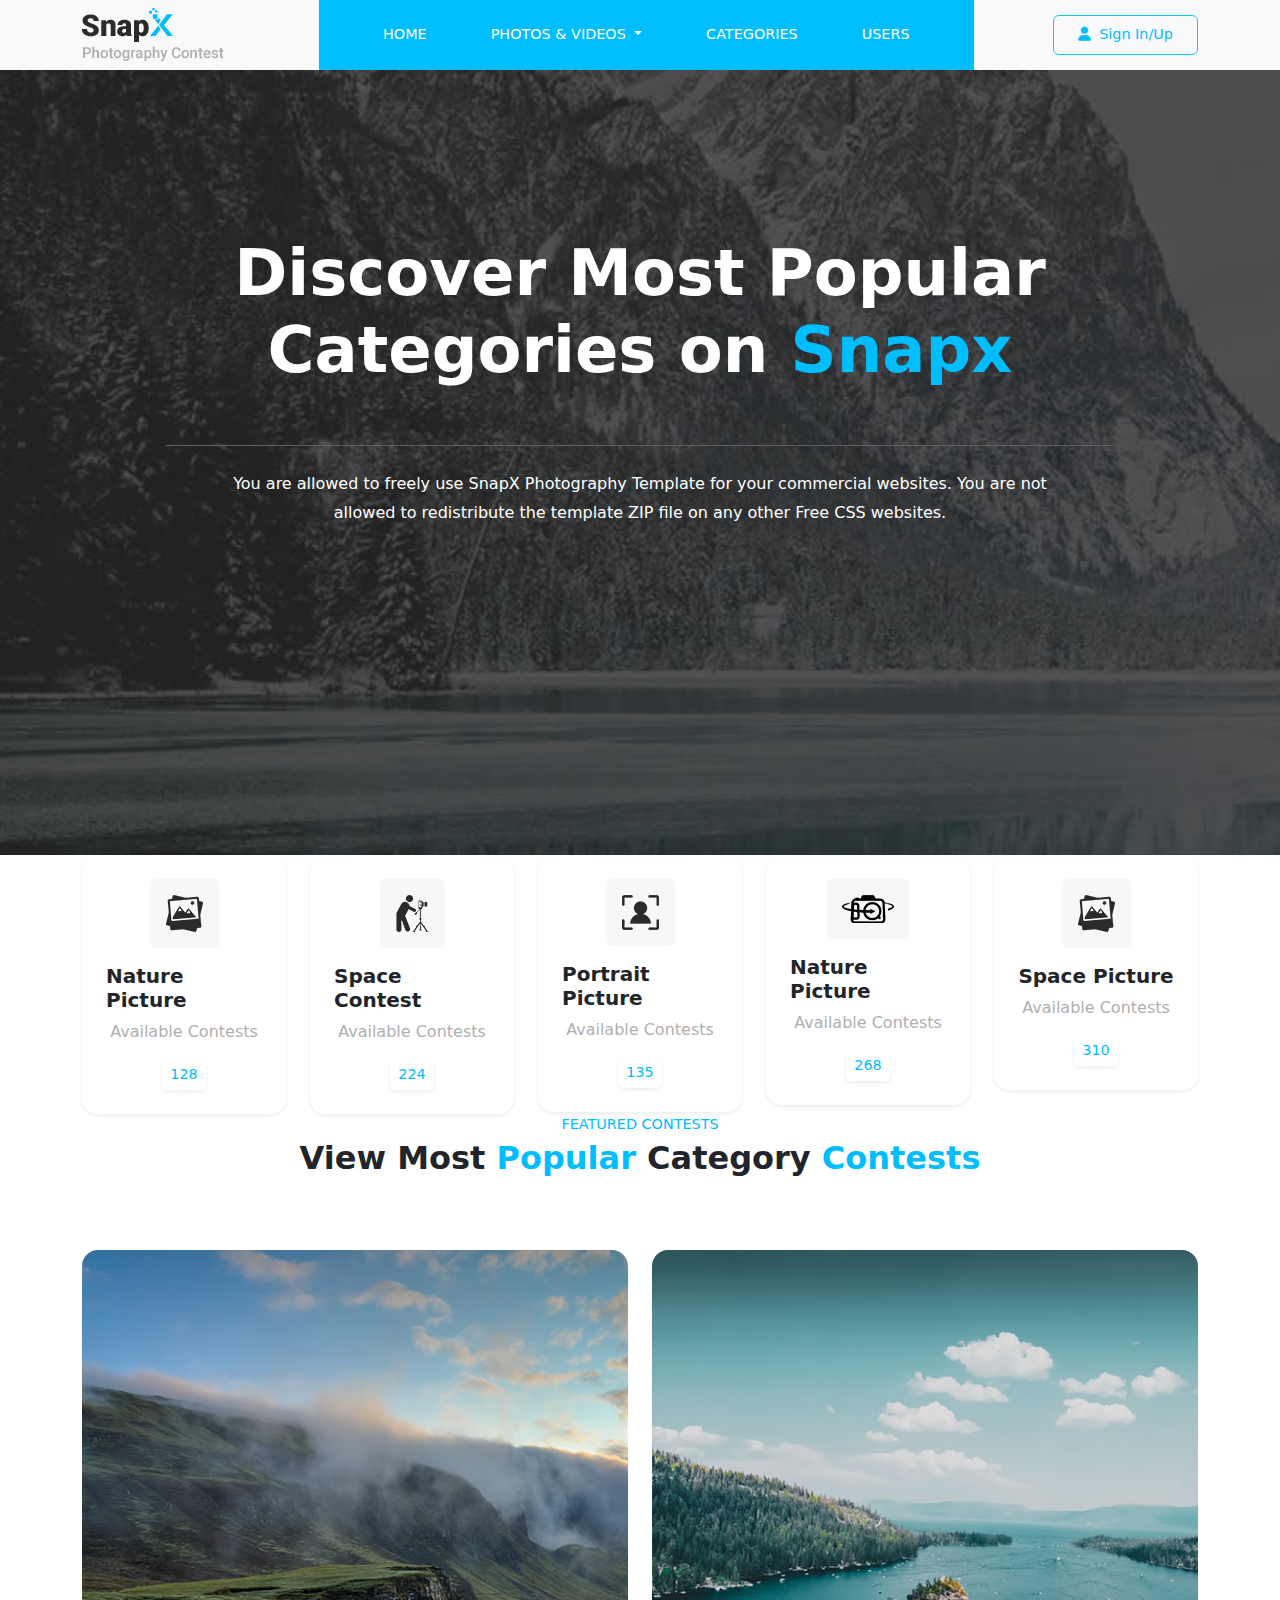
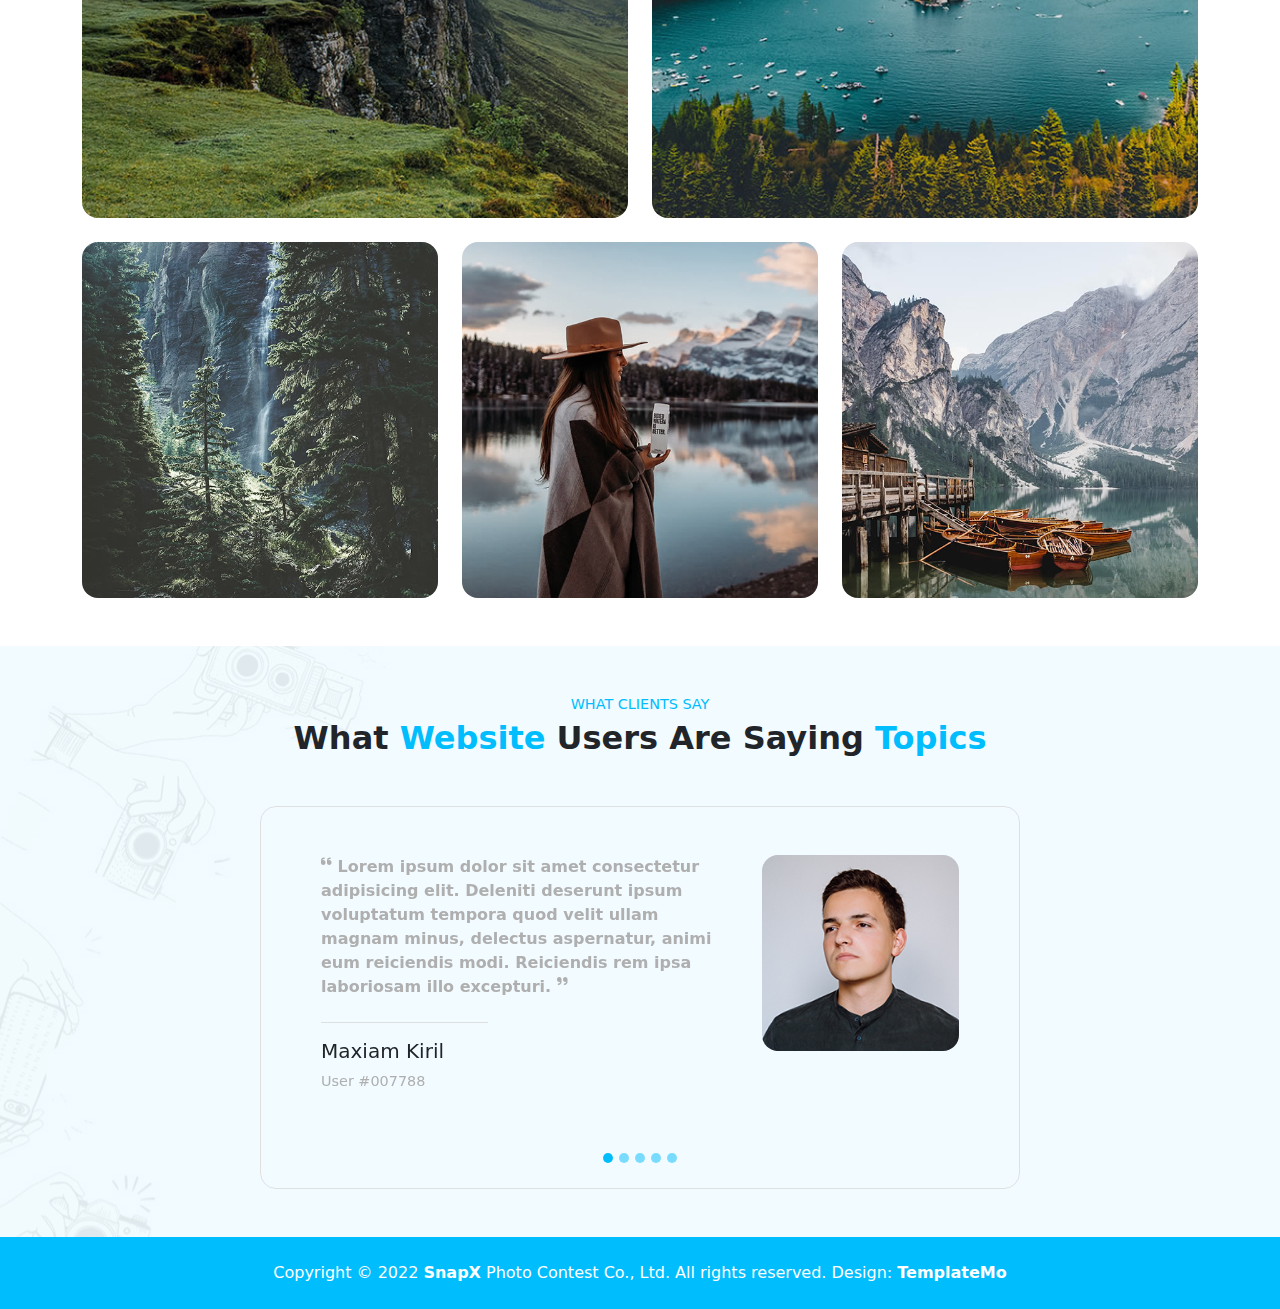
==== categories.html @ 0527032c "Client Says" ====
<!DOCTYPE html>
<html>
    <head>
        <meta name="viewport" content="width=device-width, initial-scale=1.0">
        <link rel="stylesheet" href="css/all.min.css">
        <link rel="stylesheet" href="css/bootstrap.min.css">
        <link rel="stylesheet" href="css/style.css">
    </head>
    <body>

        <nav class="navbar navbar-expand-lg bg-light py-lg-0 p-3 position-absolute top-0 w-100">
            <div class="container-lg position-relative">
              <a class="navbar-brand " href="index.html"><img src="images/logo.png" alt="logo" class="w-100"></a>

              <div role="Login" class="order-lg-3 login">
                <button class="btn btn-outline-info px-4 py-2  text-site fs-9" type="submit"><i class="fa-solid fa-user pe-1"></i> Sign In/Up</button>
              </div>
            
                <button class="navbar-toggler ms-2" type="button" data-bs-toggle="collapse" data-bs-target="#navbarSupportedContent" aria-controls="navbarSupportedContent" aria-expanded="false" aria-label="Toggle navigation">
                    <span class="navbar-toggler-icon"></span>
                </button>
                
                <div class="collapse navbar-collapse position-relative order-lg-2" id="navbarSupportedContent">
                    <ul class="navbar-nav m-auto mb-0  mb-lg-0 bg-nav-site py-3 justify-content-lg-evenly align-items-stretch text-center  ">
                      <li class="nav-item px-lg-4 menulinks">
                        <a class="nav-link  text-white fw-light text-uppercase fs-9" aria-current="page" href="index.html">Home</a>
                      </li>
                      <li class="nav-item dropdown px-lg-4 menulinks">
                        <a class="nav-link  dropdown-toggle text-white fw-light text-uppercase fs-9" href="#" role="button" data-bs-toggle="dropdown" aria-expanded="false">
                          Photos & Videos
                        </a>
                        <ul class="dropdown-menu bg-light rounded-0">
                          <li><a class="dropdown-item text-uppercase fs-8 navBorder px-3 pb-2" href="contest.html">contests</a></li>
                          <li><a class="dropdown-item text-uppercase fs-8 px-3 py-2" href="singleContest.html">single contest</a></li>
                        </ul>
                      </li>
                      <li class="nav-item px-lg-4 menulinks">
                        <a class="nav-link active text-white fw-light text-uppercase fs-9" href="categories.html">Categories</a>
                      </li>
                      <li class="nav-item px-lg-4">
                        <a class="nav-link text-white fw-light text-uppercase fs-9" href="users.html">USERS</a>
                      </li>
                    </ul>
                  </div>
    
               

            </div>
        </nav>

        <section id="categoriesBanner" class="d-flex justify-content-center align-items-center">
            <div class="container px-lg-5 text-center ">
              <div class="pt-5 pt-lg-0 position-relative BannerCaption">
                <h1 class="fw-bolder heading text-white px-lg-5 py-5 mt-5 mt-lg-0 ">Discover Most Popular Categories on <span class="text-site">Snapx</span></h1>
                <p class="text-white fw-light  px-4 px-lg-5 mx-lg-5 py-4 border-Banner f-p">
                    You are allowed to freely use SnapX Photography Template for your commercial websites. You are not allowed to redistribute the template ZIP file on any other Free CSS websites.
                </p>
              </div>
            </div>    
        </section>

        <section class="categoriesCard position-relative">
          <div class="container">
            <div class="row">
                <div class="col-sm-4 col-md-3 col-lg">
                    <div class="d-flex flex-column shadow-sm bg-white p-4 rounded-medium align-items-center">
                        <div class="mb-2 p-3 rounded otherCard"><img src="images/icon-01.png" alt="icon1"></div>
                        <h5 class="fw-bolder my-2">Nature Picture</h5>
                        <p class="text-gray  fw-light">Available Contests</p>
                        <span class="px-2 py-1 bg-white text-site shadow-sm rounded fs-9 ">128</span>
                    </div>
                </div>
                <div class="col-sm-4 col-md-3  col-lg"">
                    <div class="d-flex flex-column shadow-sm bg-white p-4 rounded-medium align-items-center">
                        <div class="mb-2 p-3 rounded otherCard"><img src="images/icon-02.png" alt="icon2"></div>
                        <h5 class="fw-bolder my-2">Space Contest</h5>
                        <p class="text-gray  fw-light">Available Contests</p>
                        <span class="px-2 py-1 bg-white text-site shadow-sm rounded fs-9">224</span>
                    </div>
                </div>
                <div class="col-sm-4 col-md-3  col-lg"">
                    <div class="d-flex flex-column shadow-sm bg-white p-4 rounded-medium align-items-center">
                        <div class="mb-2 p-3 rounded otherCard"><img src="images/icon-03.png" alt="icon3"></div>
                        <h5 class="fw-bolder my-2">Portrait Picture</h5>
                        <p class="text-gray  fw-light">Available Contests</p>
                        <span class="px-2 py-1 bg-white text-site shadow-sm rounded fs-9">135</span>
                    </div>
                </div>
                <div class="col-sm-4 col-md-3  col-lg"">
                    <div class="d-flex flex-column shadow-sm bg-white p-4 rounded-medium align-items-center">
                        <div class="mb-2 p-3 rounded otherCard"><img src="images/icon-04.png" alt="icon4"></div>
                        <h5 class="fw-bolder my-2">Nature Picture</h5>
                        <p class="text-gray  fw-light">Available Contests</p>
                        <span class="px-2 py-1 bg-white text-site shadow-sm rounded fs-9">268</span>
                    </div>
                </div>
                <div class="col-sm-3  col-md-3 col-lg"">
                    <div class="d-flex flex-column shadow-sm bg-white p-4 rounded-medium align-items-center">
                        <div class="mb-2 p-3 rounded otherCard"><img src="images/icon-01.png" alt="icon1"></div>
                        <h5 class="fw-bolder my-2">Space Picture</h5>
                        <p class="text-gray  fw-light">Available Contests</p>
                        <span class="px-2 py-1 bg-white text-site shadow-sm rounded fs-9 ">310</span>
                    </div>
                </div>
            </div>
          </div>
        </section>

        <section class="featuredContest">
            <div class="container">
                <p class="text-site fs-9 fw-light text-uppercase mb-1 text-center">FEATURED CONTESTS</p>
                <h2 class="fw-bolder text-center">View Most <span class="text-site">Popular</span>  Category <span class="text-site">Contests</span>
                </h2>
                <div class="row my-5 gy-4">
                    <div class="col-lg-6">
                       <div>
                        <div class="position-relative overflow-hidden featureCate">
                           <img src="images/featured-image-01.jpg" alt="feature 1" class="w-100 rounded-medium">
                           <div class="categoryCard rounded-medium p-3 position-absolute bg-white ">
                            <div class="d-flex justify-content-between align-items-center">
                                  <span class="btn-site text-white py-2 px-3 fs-9 rounded fw-light">Award Price</span>
                                  <span class="text-site fs-5 fw-bold">$1,600</span>
                            </div>
                            <h5 class="my-3">Walk In The Nature Night</h5>
                            <div class="d-flex justify-content-between align-items-center">
                                <div>
                                     <div><img src="images/icon-03.png" alt="icon3" class="w-25"></div>
                                     <p class="text-gray py-2 fs-9">60 Participants</p>
                                </div>
                                <div>
                                   <div class="text-end"><img src="images/icon-01.png" alt="icon1" class="w-25"></div>
                                   <p class="text-gray py-2 fs-9">188 Submissions</p>
                                </div>
                            </div>
                            <div>
                                <a href="#" class="btn p-2 fw-semibold fs-9 text-site w-100 btnBorder">Browse Nature Pics Contest</a>
                            </div>
                       </div>
                        </div>
                       </div>
                    </div>
                    <div class="col-lg-6">
                        <div>
                            <div class="position-relative overflow-hidden featureCate">
                               <img src="images/featured-image-02.jpg" alt="feature 2" class="w-100 rounded-medium">
                               <div class="categoryCard rounded-medium p-3 position-absolute bg-white ">
                                <div class="d-flex justify-content-between align-items-center">
                                      <span class="btn-site text-white py-2 px-3 fs-9 rounded fw-light">Award Price</span>
                                      <span class="text-site fs-5 fw-bold">$2,400</span>
                                </div>
                                <h5 class="my-3">Walk In The Nature Night</h5>
                                <div class="d-flex justify-content-between align-items-center">
                                    <div>
                                         <div><img src="images/icon-03.png" alt="icon3" class="w-25"></div>
                                         <p class="text-gray py-2 fs-9">78 Participants</p>
                                    </div>
                                    <div>
                                       <div class="text-end"><img src="images/icon-01.png" alt="icon1" class="w-25"></div>
                                       <p class="text-gray py-2 fs-9">240 Submissions</p>
                                    </div>
                                </div>
                                <div>
                                    <a href="#" class="btn p-2 fw-semibold fs-9 text-site w-100 btnBorder">Browse Nature Pics Contest</a>
                                </div>
                           </div>
                            </div>
                           </div>
                    </div>
                    <div class="col-lg-4">
                        <div>
                            <div class="position-relative overflow-hidden featureCate">
                               <img src="images/featured-image-03.jpg" alt="feature 3" class="w-100 rounded-medium">
                               <div class="categoryCard rounded-medium p-3 position-absolute bg-white ">
                                <div class="d-flex justify-content-between align-items-center">
                                      <span class="btn-site text-white py-2 px-3 fs-9 rounded fw-light">Award Price</span>
                                      <span class="text-site fs-5 fw-bold">$4,100</span>
                                </div>
                                <h5 class="my-3">Walk In The Nature Night</h5>
                                <div class="d-flex justify-content-between align-items-center">
                                    <div>
                                         <div><img src="images/icon-03.png" alt="icon3" class="w-25"></div>
                                         <p class="text-gray py-2 fs-9">120 Participants</p>
                                    </div>
                                    <div>
                                       <div class="text-end"><img src="images/icon-01.png" alt="icon1" class="w-25"></div>
                                       <p class="text-gray py-2 fs-9">330 Submissions</p>
                                    </div>
                                </div>
                                <div>
                                    <a href="#" class="btn p-2 fw-semibold fs-9 text-site w-100 btnBorder">Browse Nature Pics Contest</a>
                                </div>
                           </div>
                            </div>
                           </div>
                    </div>
                    <div class="col-lg-4">
                        <div>
                            <div class="position-relative overflow-hidden featureCate">
                               <img src="images/featured-image-04.jpg" alt="feature 4" class="w-100 rounded-medium">
                               <div class="categoryCard rounded-medium p-3 position-absolute bg-white ">
                                <div class="d-flex justify-content-between align-items-center">
                                      <span class="btn-site text-white py-2 px-3 fs-9 rounded fw-light">Award Price</span>
                                      <span class="text-site fs-5 fw-bold">$6,800</span>
                                </div>
                                <h5 class="my-3">Walk In The Nature Night</h5>
                                <div class="d-flex justify-content-between align-items-center">
                                    <div>
                                         <div><img src="images/icon-03.png" alt="icon3" class="w-25"></div>
                                         <p class="text-gray py-2 fs-9">80 Participants</p>
                                    </div>
                                    <div>
                                       <div class="text-end"><img src="images/icon-01.png" alt="icon1" class="w-25"></div>
                                       <p class="text-gray py-2 fs-9">260 Submissions</p>
                                    </div>
                                </div>
                                <div>
                                    <a href="#" class="btn p-2 fw-semibold fs-9 text-site w-100 btnBorder">Browse Nature Pics Contest</a>
                                </div>
                           </div>
                            </div>
                           </div>
                    </div>
                    <div class="col-lg-4">
                        <div>
                            <div class="position-relative overflow-hidden featureCate">
                               <img src="images/featured-image-05.jpg" alt="feature 5" class="w-100 rounded-medium">
                               <div class="categoryCard rounded-medium p-3 position-absolute bg-white ">
                                <div class="d-flex justify-content-between align-items-center">
                                      <span class="btn-site text-white py-2 px-3 fs-9 rounded fw-light">Award Price</span>
                                      <span class="text-site fs-5 fw-bold">$8,400</span>
                                </div>
                                <h5 class="my-3">Walk In The Nature Night</h5>
                                <div class="d-flex justify-content-between align-items-center">
                                    <div>
                                         <div><img src="images/icon-03.png" alt="icon3" class="w-25"></div>
                                         <p class="text-gray py-2 fs-9">340 Participants</p>
                                    </div>
                                    <div>
                                       <div class="text-end"><img src="images/icon-01.png" alt="icon1" class="w-25"></div>
                                       <p class="text-gray py-2 fs-9">500 Submissions</p>
                                    </div>
                                </div>
                                <div>
                                    <a href="#" class="btn p-2 fw-semibold fs-9 text-site w-100 btnBorder">Browse Nature Pics Contest</a>
                                </div>
                           </div>
                            </div>
                           </div>
                    </div>
                </div>
            </div>
        </section>

        <section class="clientSays py-5">
          <div class="container">
            <p class="text-site fs-9 fw-light text-uppercase mb-1 text-center">WHAT CLIENTS SAY</p>
            <h2 class="fw-bolder text-center mb-5">What <span class="text-site">Website</span>  Users Are Saying <span class="text-site">Topics</span>
            </h2>



            <div id="carouselExampleIndicators" class="carousel slide" data-bs-ride="carousel">
                <div class="carousel-indicators">
                  <button type="button" data-bs-target="#carouselExampleIndicators" data-bs-slide-to="0" class="active bg-site" aria-current="true" aria-label="Slide 1"></button>
                  <button type="button" data-bs-target="#carouselExampleIndicators" data-bs-slide-to="1" aria-label="Slide 2"></button>
                  <button type="button" data-bs-target="#carouselExampleIndicators" data-bs-slide-to="2" aria-label="Slide 3"></button>
                  <button type="button" data-bs-target="#carouselExampleIndicators" data-bs-slide-to="3" aria-label="Slide 4"></button>
                  <button type="button" data-bs-target="#carouselExampleIndicators" data-bs-slide-to="4" aria-label="Slide 5"></button>
                </div>
                <div class="carousel-inner">
                  <div class="carousel-item active" data-bs-interval="3000">
                    <div class="row justify-content-center">
                        <div class="col-8">
                            <div class="row  p-3 py-5 p-lg-5  categoryCard rounded-medium text-center text-md-start">
                                <div class="col-md-7 col-lg-8">
                                    <div>
                                        <p class="text-gray fw-bold quote position-relative pb-4 lh-base fs-6">
                                           <sup> <i class="fa-solid fa-quote-left"></i></sup> Lorem ipsum dolor sit amet consectetur adipisicing elit. Deleniti deserunt ipsum voluptatum tempora quod velit ullam magnam minus, delectus aspernatur, animi eum reiciendis modi. Reiciendis rem ipsa laboriosam illo excepturi.
                                           <sup><i class="fa-solid fa-quote-right"></i> </sup>
                                        </p>
                                        <div class="pb-5">
                                            <h5>Maxiam Kiril</h5>
                                            <p class="mb-0 fw-light fs-9 text-gray">User #007788</p>
                                        </div>
                                    </div>
                                </div>
                                <div class="col-md-5 col-lg-4">
                                    <div><img src="images/author.jpg" alt="author" class="w-100 rounded-medium"></div>
                                </div>
                            </div>
                        </div>
                    </div>
                  </div>
                  <div class="carousel-item" data-bs-interval="3000">
                    <div class="row justify-content-center">
                        <div class="col-8">
                            <div class="row  p-3 py-5 p-lg-5  categoryCard rounded-medium text-center text-md-start">
                                <div class="col-md-7 col-lg-8">
                                    <div>
                                        <p class="text-gray fw-bold quote position-relative pb-4 lh-base fs-6">
                                            <sup><i class="fa-solid fa-quote-left"></i></sup> ipsum voluptatum tempora quod velit ullam magnam minus, delectus aspernatur, Reiciendis rem ipsa laboriosam illo excepturi.
                                            <sup>  <i class="fa-solid fa-quote-right"></i> </sup>
                                        </p>
                                        <div class="pb-5">
                                            <h5>Maxiam Kiril</h5>
                                            <p class="mb-0 fw-light fs-9 text-gray">User #007788</p>
                                        </div>
                                    </div>
                                </div>
                                <div class="col-md-5 col-lg-4">
                                    <div><img src="images/author.jpg" alt="author" class="w-100 rounded-medium"></div>
                                </div>
                            </div>
                        </div>
                    </div>
                  </div>
                  <div class="carousel-item " data-bs-interval="3000">
                    <div class="row justify-content-center">
                        <div class="col-8">
                            <div class="row  p-3 py-5 p-lg-5  categoryCard rounded-medium text-center text-md-start">
                                <div class="col-md-7 col-lg-8">
                                    <div>
                                        <p class="text-gray fw-bold quote position-relative pb-4 lh-base fs-6">
                                            <sup><i class="fa-solid fa-quote-left"></i></sup> Deleniti deserunt ipsum voluptatum tempora quod velit ullam magnam minus, delectus aspernatur, animi eum reiciendis modi. Reiciendis rem ipsa laboriosam illo excepturi.
                                           <sup> <i class="fa-solid fa-quote-right"></i> </sup>
                                        </p>
                                        <div class="pb-5">
                                            <h5>Maxiam Kiril</h5>
                                            <p class="mb-0 fw-light fs-9 text-gray">User #007788</p>
                                        </div>
                                    </div>
                                </div>
                                <div class="col-md-5 col-lg-4">
                                    <div><img src="images/author.jpg" alt="author" class="w-100 rounded-medium"></div>
                                </div>
                            </div>
                        </div>
                    </div>
                  </div>
                  <div class="carousel-item" data-bs-interval="3000">
                    <div class="row justify-content-center">
                        <div class="col-8">
                            <div class="row  p-3 py-5 p-lg-5  categoryCard rounded-medium text-center text-md-start">
                                <div class="col-md-7 col-lg-8">
                                    <div>
                                        <p class="text-gray fw-bold quote position-relative pb-4 lh-base fs-6">
                                            <sup><i class="fa-solid fa-quote-left"></i></sup> tempora quod velit ullam magnam minus, delectus aspernatur, animi eum reiciendis modi. Reiciendis rem ipsa laboriosam illo excepturi.
                                            <sup><i class="fa-solid fa-quote-right"></i></sup> 
                                        </p>
                                        <div class="pb-5">
                                            <h5>Maxiam Kiril</h5>
                                            <p class="mb-0 fw-light fs-9 text-gray">User #007788</p>
                                        </div>
                                    </div>
                                </div>
                                <div class="col-md-5 col-lg-4">
                                    <div><img src="images/author.jpg" alt="author" class="w-100 rounded-medium"></div>
                                </div>
                            </div>
                        </div>
                    </div>
                  </div>
                  <div class="carousel-item" data-bs-interval="3000">
                    <div class="row justify-content-center">
                        <div class="col-8">
                            <div class="row  p-3 py-5 p-lg-5  categoryCard rounded-medium text-center text-md-start">
                                <div class="col-md-7 col-lg-8">
                                    <div>
                                        <p class="text-gray fw-bold quote position-relative pb-4 lh-base fs-6">
                                            <sup><i class="fa-solid fa-quote-left"></i></sup> Adipisicing elit. Deleniti deserunt ipsum voluptatum tempora quod velit ullam magnam minus, delectus aspernatur, animi eum reiciendis modi. Reiciendis rem ipsa laboriosam illo excepturi.
                                            <sup><i class="fa-solid fa-quote-right"></i></sup> 
                                        </p>
                                        <div class="pb-5">
                                            <h5>Maxiam Kiril</h5>
                                            <p class="mb-0 fw-light fs-9 text-gray">User #007788</p>
                                        </div>
                                    </div>
                                </div>
                                <div class="col-md-5 col-lg-4">
                                    <div><img src="images/author.jpg" alt="author" class="w-100 rounded-medium"></div>
                                </div>
                            </div>
                        </div>
                    </div>
                  </div>
                </div>
              </div>


          </div>
        </section>

       

       
        <footer class="bg-site text-white p-4 ">
            <div class="container text-center">
              <p class="mb-0 fw-light">Copyright © 2022 <a href="#" class="text-decoration-none text-reset fw-semibold ">SnapX</a> Photo Contest Co., Ltd. All rights reserved. 
            
                Design: <a title="CSS Templates" rel="sponsored" href="https://templatemo.com"  class="text-decoration-none text-reset fw-semibold " target="_blank">TemplateMo</a></p>
            </div>
            </footer>

      
        <script src="js/bootstrap.bundle.min.js"></script>
        <script src="js/script.js"></script>
    </body>
</html>
---- css/style.css ----
:root{
    --siteColor:#00BDFE;
}

.text-site{
    color:var(--siteColor);
}

.bg-site{
    background-color: var(--siteColor);
}

.btn-site{
    background-color: var(--siteColor);
}

.fs-9{
    font-size:.9rem;
}

.fs-8{
    font-size:.8rem;
}

.rounded-medium{
    border-radius: 1rem;
}

.text-gray{
    color:#AFAFAF;
}

.w-90{
    width:95%;
}

/* General Classes */

/* Nav SECTION */

nav{
    z-index:999999
}

.bg-nav-site{
   background-color: #F7F7F7;
    position: absolute;
    width: 80%;
    left: 50%;
    TRANSFORM: TRANSLATEX(-50%);
    padding-right: 2rem;
    padding-left: 2rem;
}


.bg-nav-site a,.dropdown-menu a{
    color:#000 !important;
}
.navBorder{
    border-bottom: 1px solid #eee;
}

.login{
    position:absolute;
    right:calc(var(--bs-navbar-toggler-font-size) + 60px );
    top:12px;
}
.dropdown:hover .dropdown-menu {
    display: block;
    top: 131%;
    left: 24px;
}
.dropdown-menu[data-bs-popper] {
    top: 131%;
    left: 24px;
}

.navbar-nav .nav-link.active{
   color:var(--siteColor) !important;
}

.menulinks{
    border-bottom: 1px solid #C7C7C7;
}

.f-p{
    font-size:.9rem;
    line-height: 1.8rem;
}

/* Nav SECtion */

#Banner{
    background-image: url('../images/banner-bg.jpg');
    background-size: cover;
    background-position: center top;
    height: 130vh;
}

.heading{
    font-size:3rem;
}


.border-Banner{
    border-top:1px solid #606062;
}

.btnBanner:hover{
background-color: #fff;
color:var(--siteColor)!important;
}

.linkBanner:hover{
    color:var(--siteColor) !important;
}



.pics{
    top:-100px;
}
.BannerPics {
    position:relative;
    left:50%;
    transform: translateX(-50%);
}

#Banner .btn-left{
   position: relative;
  left:-10px;
  z-index:30;
}

#Banner .btn-right{
    position: relative;
    right:-10px;
    z-index:30;
}
.BannerPics >div:first-of-type{
    top:50%;
    z-index: 100;
}
.contestCard{
    position: absolute;
    top:0;
    bottom: 0;
    left:0;
    right:0;
    display: flex;
    justify-content: center;
    align-items: center;
    transform: translateY(110%);
    transition: all 1s;
}

.mySlides > div:hover  .contestCard{
    transform: translateY(0);
}

.BannerCaption{
    bottom:50px;
}


/* Categories SECTION */


.categoryCard {
    border:1px solid #E0E0E0;
}

.CategoryIcon{
    background-color: #F7F7F7;
}

.btnBorder{
    border:1px solid var(--siteColor);
}

.btnBorder:hover{
    background-color: var(--siteColor)!important;
    color:#fff;
}
.categoryLike{
    transform: translateY(-100px);
    transition: all .5s;
}

.categoryImg:hover .categoryLike{
    transform: translateY(0);
}
.topbadge{
    margin-left:-2px;
}
.DiscoverBtn:hover{
    border-color:var(--siteColor);
    color:var(--siteColor)!important;
}


/* closed contest section */
.closedContest,.clientSays{
    background-image:url("../images/closed-bg.jpg");
}

.roundedClosed{
    border-radius: 1rem 1rem 0 0;
}

.closedInfo{
    transform: translateY(-100%);
    transition: all .5s;
}
.closedCard:hover .closedInfo{
    transform: translateY(0);
}
.closedButtons{
    top:35%;
    z-index: 1000;
}

.closedButtons .btn-left{
    position: relative;
    z-index:300;
    left:-20px;
}

.closedButtons .btn-right{
    position: relative;
    z-index:300;
    right:-20px;
}
.closedButtons .btn-right:hover,.closedButtons .btn-left:hover{
    opacity:1 !important;
}


/* Pricing */

.planHeading:hover{
    color:var(--siteColor);
}

/* End Of Home Page */

.contestBanner{
    background-image:url("../images/heading-bg.jpg");
    background-size: cover;
    height: 95vh;
}



.contestBanner .form-select,.contestBanner .form-control{
    color:#6C757D;
    background-color: #F7F7F7;
    font-size: .8rem;
    border:none;
    padding:.8rem;
    border-radius:.5rem;
}


.contestSearch{
    top:-50px;
}


.btn-width{
    width:25%;
}

.playVideo{
    top:45%;
    opacity: 0;
    transition: all 1s;
}

.vidroCard:hover .playVideo{
    opacity: 1;
}


.openContest ul {
    padding-left:1rem !important
}

.openBadge{
    background-color: #F0F0F0;
}

.openContest{
    top:-100px;
}


.otherCard{
    background-color: #F7F7F7;
}

.breadCrum span:nth-of-type(2):hover{
    background-color: #fff;
    border:1px solid var(--siteColor);
    color:var(--siteColor) !important ;
}


#categoriesBanner{
    background-image:url("../images/heading-bg.jpg");
    background-size: cover;
    height: 95vh;
}

.categoryCard{
   bottom:20px; 
   right: -100%;
   transition: all 1s;
}

.featureCate:hover .categoryCard{
    right:10px
}

.quote::after{
    content:"";
    width:40%;
    height:1px;
    background-color: #DFDFDF;
    position: absolute;
    left:50%;
    transform: translateX(-50%); 
    bottom:0;
}

.carousel-indicators [data-bs-target]{
    background-color: var(--siteColor);
    width:10px;
    height:10px;
    border-radius:50%;
}
@media screen and (min-width:500px){
    #Banner{
        height:115vh;
       }
    
}

@media screen and (min-width:768px){
    
    #Banner{
        height:110vh;
       }

    .btn-left{
        left:-50px;
      }
      
      .btn-right{
          right:-50px;
      }

      .contestBanner{
        height: 90vh;
    }    

    .quote::after{
        left:0;
        transform: translateX(0); 
    }

}
@media screen and (min-width:992px){
   /* nav section */
    .login{
        position:static;
    }
    .bg-nav-site{
        background-color: var(--siteColor);
        position: static;
        width: auto;
        TRANSFORM: TRANSLATEX(0);
    }
    .bg-nav-site a,.navbar-nav .nav-link.active{
        color:#fff !important;
    }
    .dropdown-menu a{
        color:#000 !important;
    }

    .menulinks{
        border-bottom:none;
    }
   /* nav section */

   /* home section */
    .heading{
        font-size:4rem;
    }

    .f-p{
        font-size:1rem;
    }
    
   /* home section */


.contestBanner{
    height: 80vh;
}
.btn-width{
    width:100%;
}
  
}
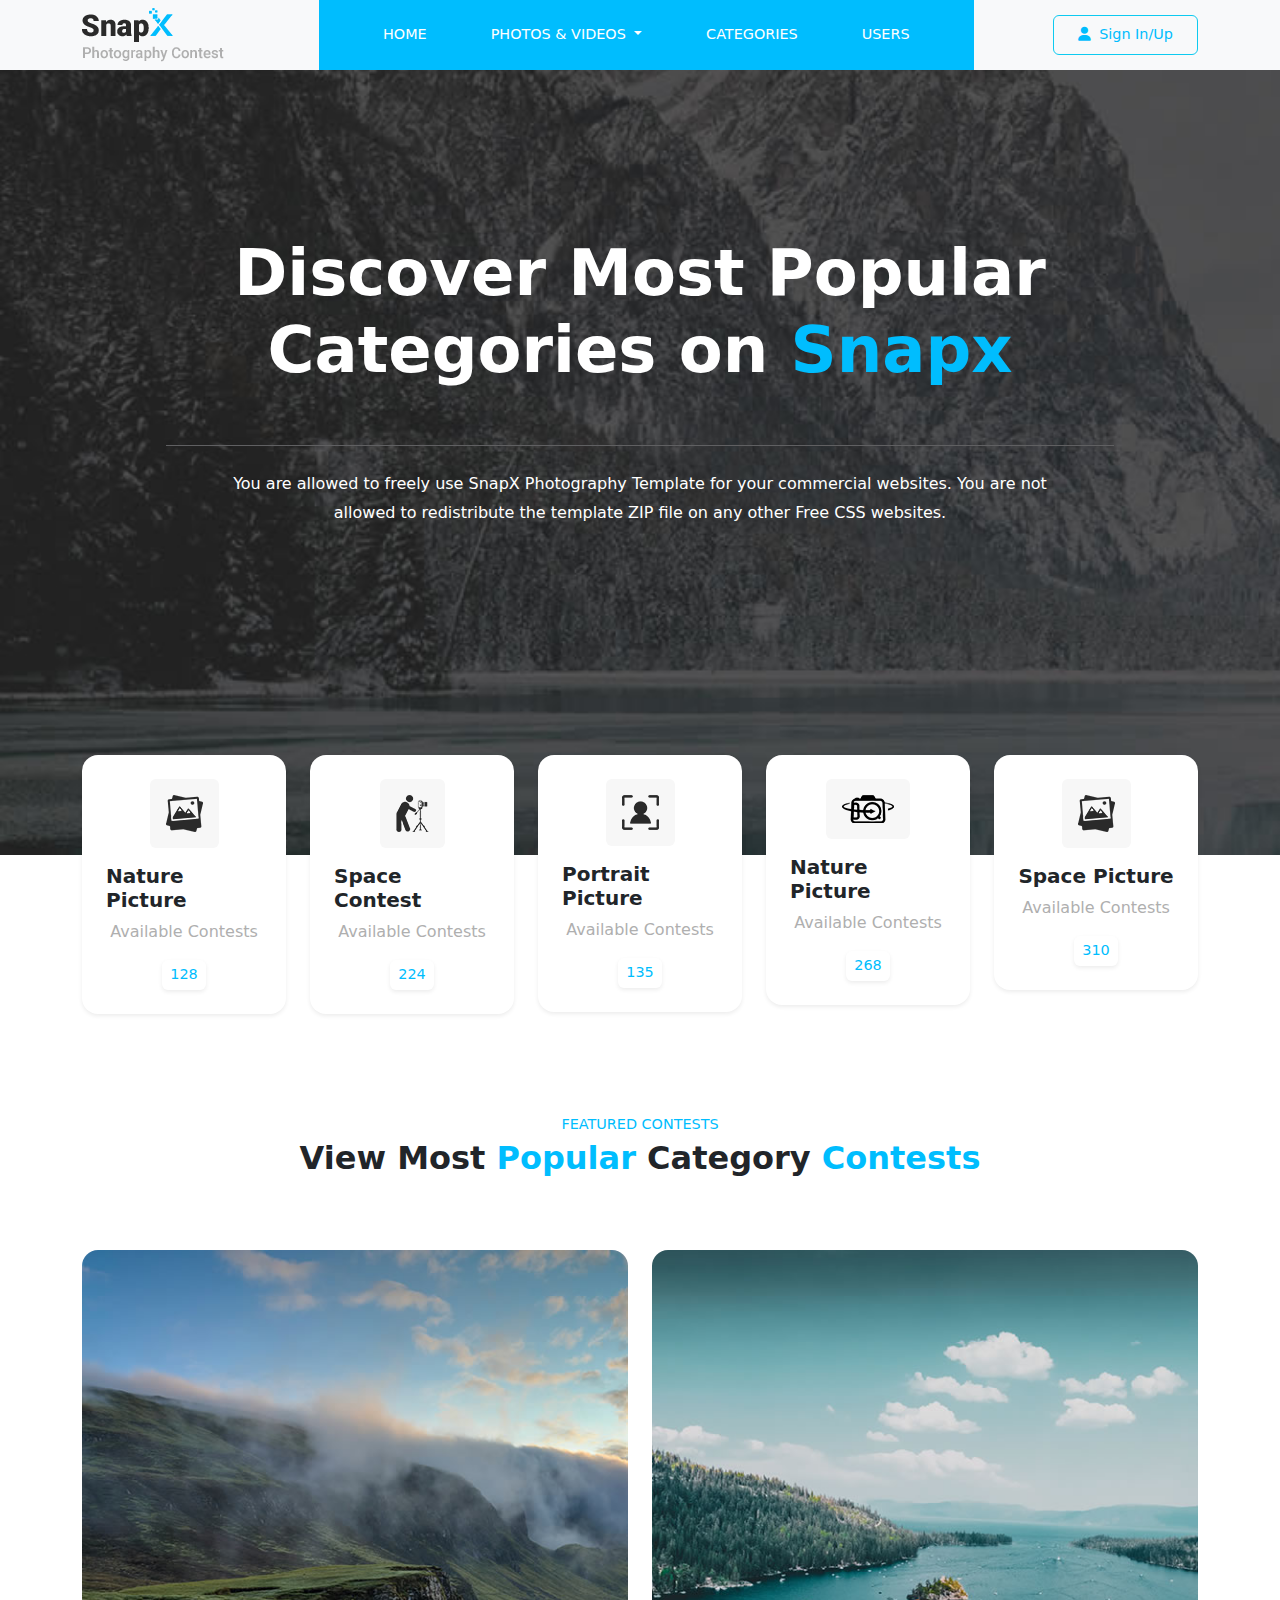
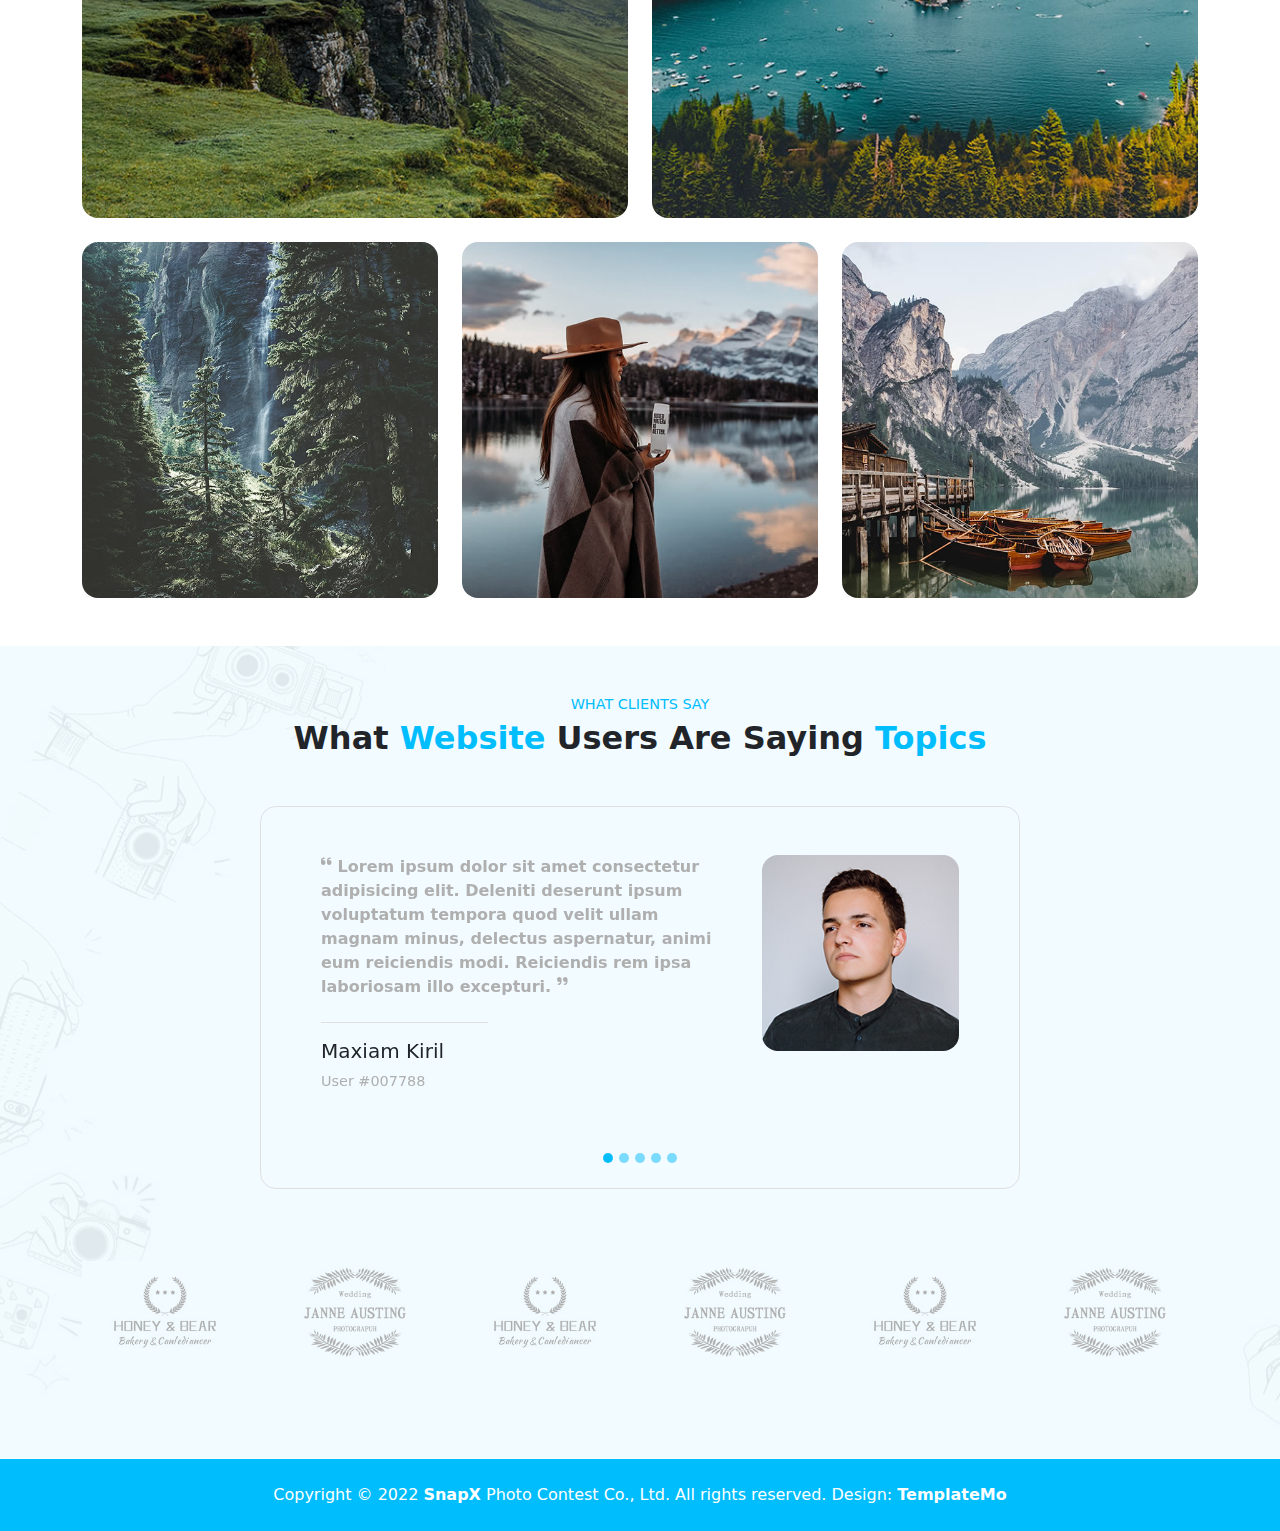
==== commit 6bd875cc: "add pics section in categories pAGE" ====
--- a/categories.html
+++ b/categories.html
@@ -386,12 +386,40 @@
                 </div>
               </div>
 
-
+              <div class="row my-5 gy-4">
+                <div class="col-4 col-lg-2">
+                      <div>
+                        <img src="images/contest-01.jpg" alt="contest" class="w-100">
+                      </div>
+                </div>
+                <div class="col-4 col-lg-2">
+                    <div>
+                        <img src="images/contest-02.jpg" alt="contest" class="w-100">
+                      </div>
+                </div>
+                <div class="col-4 col-lg-2">
+                    <div>
+                        <img src="images/contest-03.jpg" alt="contest" class="w-100">
+                      </div>
+                </div>
+                <div class="col-4 col-lg-2">
+                    <div>
+                        <img src="images/contest-04.jpg" alt="contest" class="w-100">
+                      </div>
+                </div>
+                <div class="col-4 col-lg-2">
+                    <div>
+                        <img src="images/contest-01.jpg" alt="contest" class="w-100">
+                      </div>
+                </div>
+                <div class="col-4 col-lg-2">
+                    <div>
+                        <img src="images/contest-02.jpg" alt="contest" class="w-100">
+                      </div>
+                </div>
+            </div>
           </div>
         </section>
-
-       
-
        
         <footer class="bg-site text-white p-4 ">
             <div class="container text-center">
--- a/css/style.css
+++ b/css/style.css
@@ -312,6 +312,14 @@
     height: 95vh;
 }
 
+#usersBanner{
+    background-image:url("../images/heading-bg.jpg");
+    background-size: cover;
+    height: 80vh;
+}
+.categoriesCard{
+    top:-100px;
+}
 .categoryCard{
    bottom:20px; 
    right: -100%;
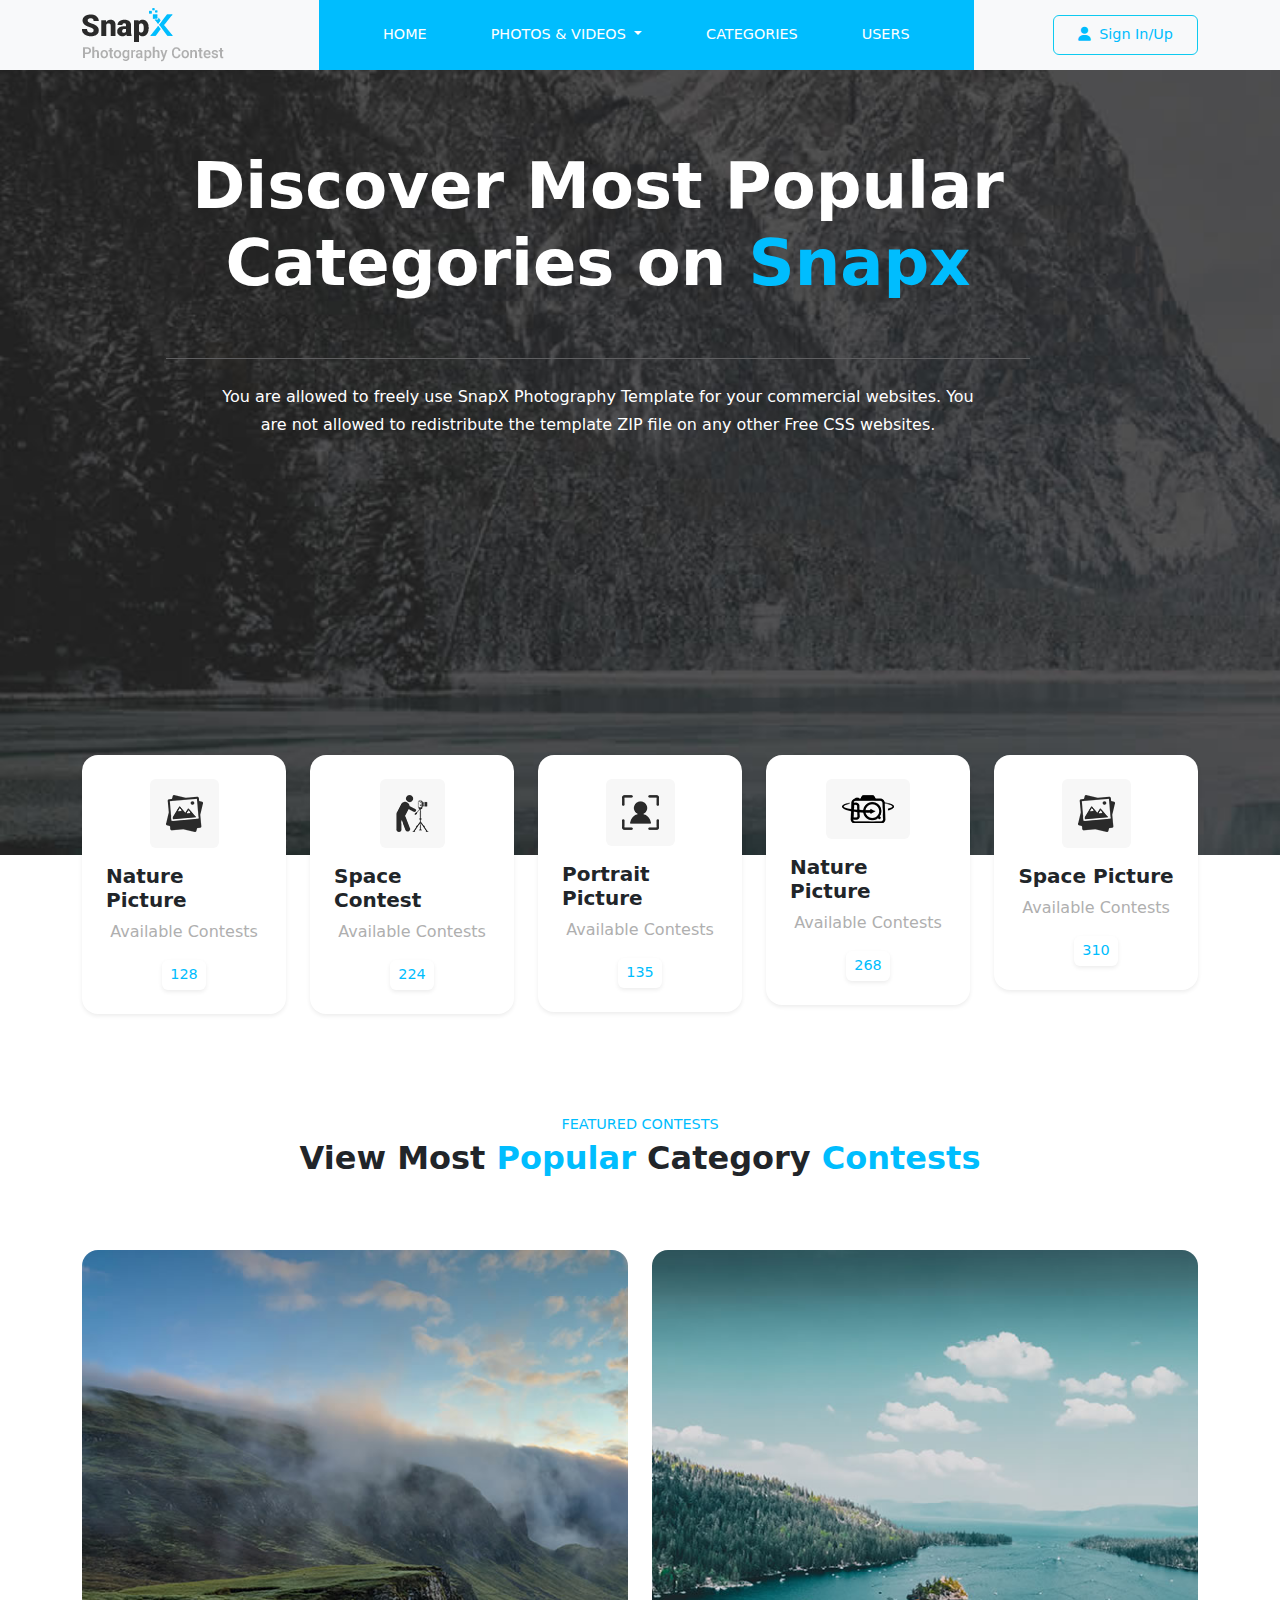
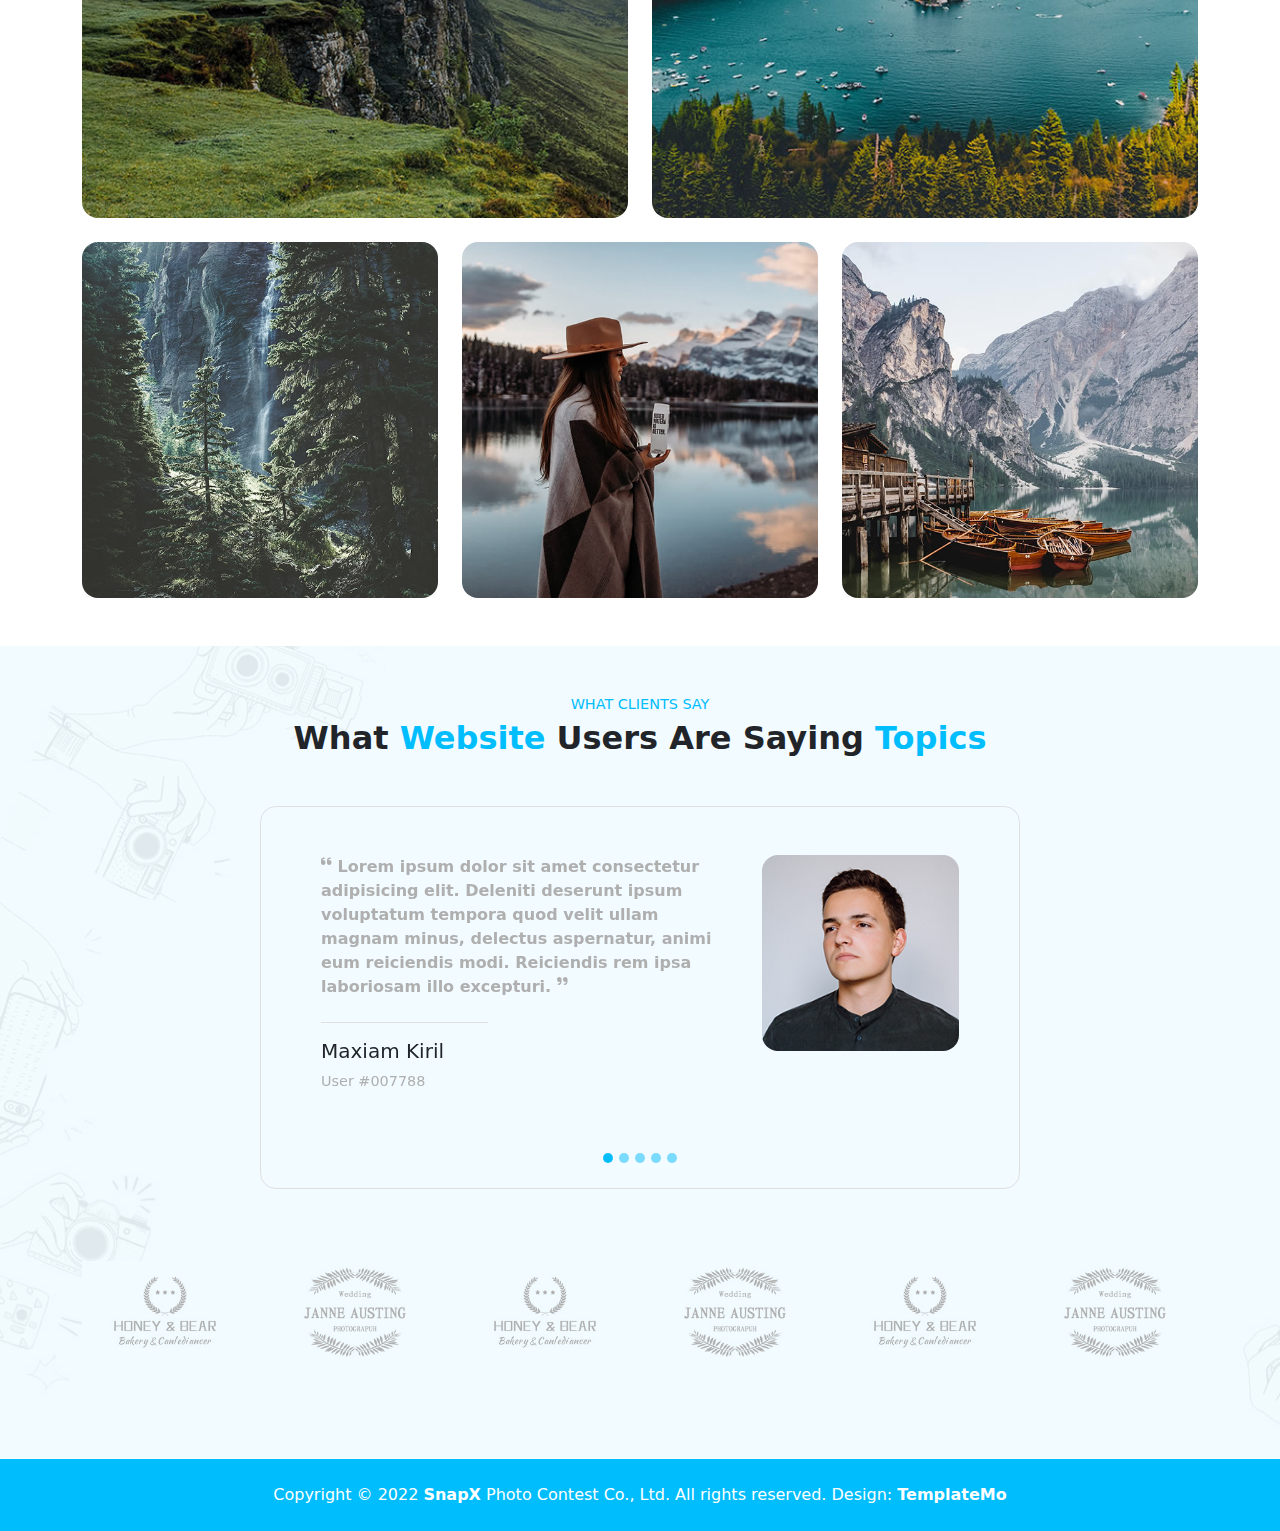
==== commit ac62fc48: "Update Home Bannner" ====
--- a/categories.html
+++ b/categories.html
@@ -48,9 +48,10 @@
             </div>
         </nav>
 
-        <section id="categoriesBanner" class="d-flex justify-content-center align-items-center">
+        <section id="categoriesBanner" class="d-flex justify-content-center align-items-center position-relative">
+            <!-- <section id="categoriesBanner" class="position-relative"> -->
             <div class="container px-lg-5 text-center ">
-              <div class="pt-5 pt-lg-0 position-relative BannerCaption">
+              <div class="pt-5 pt-lg-0 position-absolute bannerWidth BannerCaption">
                 <h1 class="fw-bolder heading text-white px-lg-5 py-5 mt-5 mt-lg-0 ">Discover Most Popular Categories on <span class="text-site">Snapx</span></h1>
                 <p class="text-white fw-light  px-4 px-lg-5 mx-lg-5 py-4 border-Banner f-p">
                     You are allowed to freely use SnapX Photography Template for your commercial websites. You are not allowed to redistribute the template ZIP file on any other Free CSS websites.
@@ -61,7 +62,7 @@
 
         <section class="categoriesCard position-relative">
           <div class="container">
-            <div class="row">
+            <div class="row gy-4">
                 <div class="col-sm-4 col-md-3 col-lg">
                     <div class="d-flex flex-column shadow-sm bg-white p-4 rounded-medium align-items-center">
                         <div class="mb-2 p-3 rounded otherCard"><img src="images/icon-01.png" alt="icon1"></div>
@@ -133,7 +134,7 @@
                                 </div>
                             </div>
                             <div>
-                                <a href="#" class="btn p-2 fw-semibold fs-9 text-site w-100 btnBorder">Browse Nature Pics Contest</a>
+                                <a href="singleContest.html" class="btn p-2 fw-semibold fs-9 text-site w-100 btnBorder">Browse Nature Pics Contest</a>
                             </div>
                        </div>
                         </div>
@@ -160,7 +161,7 @@
                                     </div>
                                 </div>
                                 <div>
-                                    <a href="#" class="btn p-2 fw-semibold fs-9 text-site w-100 btnBorder">Browse Nature Pics Contest</a>
+                                    <a href="singleContest.html" class="btn p-2 fw-semibold fs-9 text-site w-100 btnBorder">Browse Nature Pics Contest</a>
                                 </div>
                            </div>
                             </div>
@@ -187,7 +188,7 @@
                                     </div>
                                 </div>
                                 <div>
-                                    <a href="#" class="btn p-2 fw-semibold fs-9 text-site w-100 btnBorder">Browse Nature Pics Contest</a>
+                                    <a href="singleContest.html" class="btn p-2 fw-semibold fs-9 text-site w-100 btnBorder">Browse Nature Pics Contest</a>
                                 </div>
                            </div>
                             </div>
@@ -241,7 +242,7 @@
                                     </div>
                                 </div>
                                 <div>
-                                    <a href="#" class="btn p-2 fw-semibold fs-9 text-site w-100 btnBorder">Browse Nature Pics Contest</a>
+                                    <a href="singleContest.html" class="btn p-2 fw-semibold fs-9 text-site w-100 btnBorder">Browse Nature Pics Contest</a>
                                 </div>
                            </div>
                             </div>
--- a/css/style.css
+++ b/css/style.css
@@ -91,10 +91,12 @@
 /* Nav SECtion */
 
 #Banner{
+    padding-top: 200px;
+    padding-bottom: 200px;
     background-image: url('../images/banner-bg.jpg');
     background-size: cover;
     background-position: center top;
-    height: 130vh;
+    /* height: 150vh; */
 }
 
 .heading{
@@ -158,9 +160,23 @@
     transform: translateY(0);
 }
 
-.BannerCaption{
-    bottom:50px;
-}
+
+/* .BannerCaption{
+    left:50%;
+    transform: translateX(-50%);
+    top:20px;
+} */
+ /* .BannerCaption{
+    bottom:70px;
+} */
+
+.bannerWidth{
+    width:95%
+}
+
+/* .contestBanner .BannerCaption{
+    bottom:-70px;
+} */
 
 
 /* Categories SECTION */
@@ -347,18 +363,43 @@
     height:10px;
     border-radius:50%;
 }
+
+.logocircle{
+    top:-100px;
+}
+
+.portfolioCard{
+ transition: all .5s;
+}
+.portfolio:hover .portfolioCard{
+    opacity: 1 !important;
+}
+
+.Photos{
+    background-color: #F7F7F7;
+}
+
+.pHover:hover{
+color:var(--siteColor);
+}
+
+.contactUser .form-control{
+    background-color: #F7F7F7;
+    color:#333;
+    font-size: .8rem;
+}
 @media screen and (min-width:500px){
-    #Banner{
+    /* #Banner{
         height:115vh;
-       }
+       } */
     
 }
 
 @media screen and (min-width:768px){
     
-    #Banner{
-        height:110vh;
-       }
+    /* #Banner{
+        height:120vh;
+       } */
 
     .btn-left{
         left:-50px;
@@ -379,6 +420,11 @@
 
 }
 @media screen and (min-width:992px){
+
+    .bannerWidth{
+        width:75%;
+        top:100px;
+    }
    /* nav section */
     .login{
         position:static;
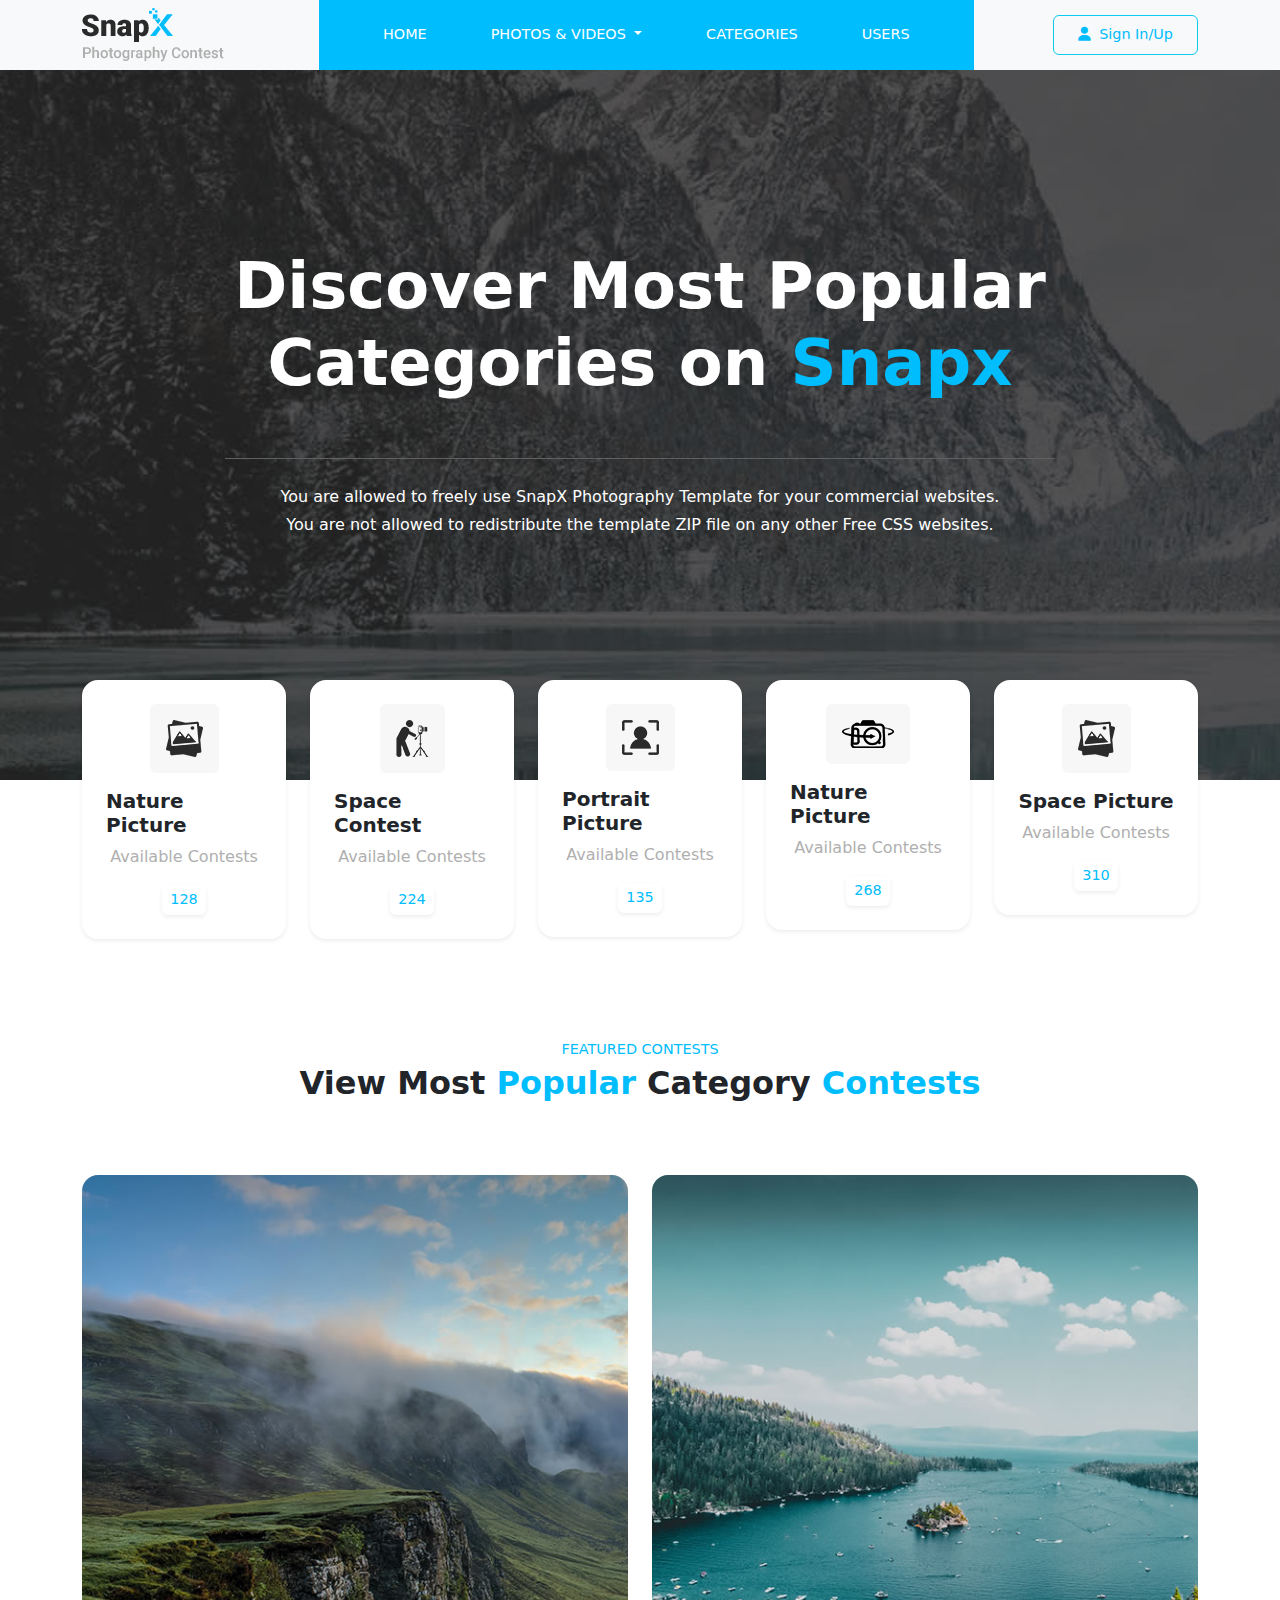
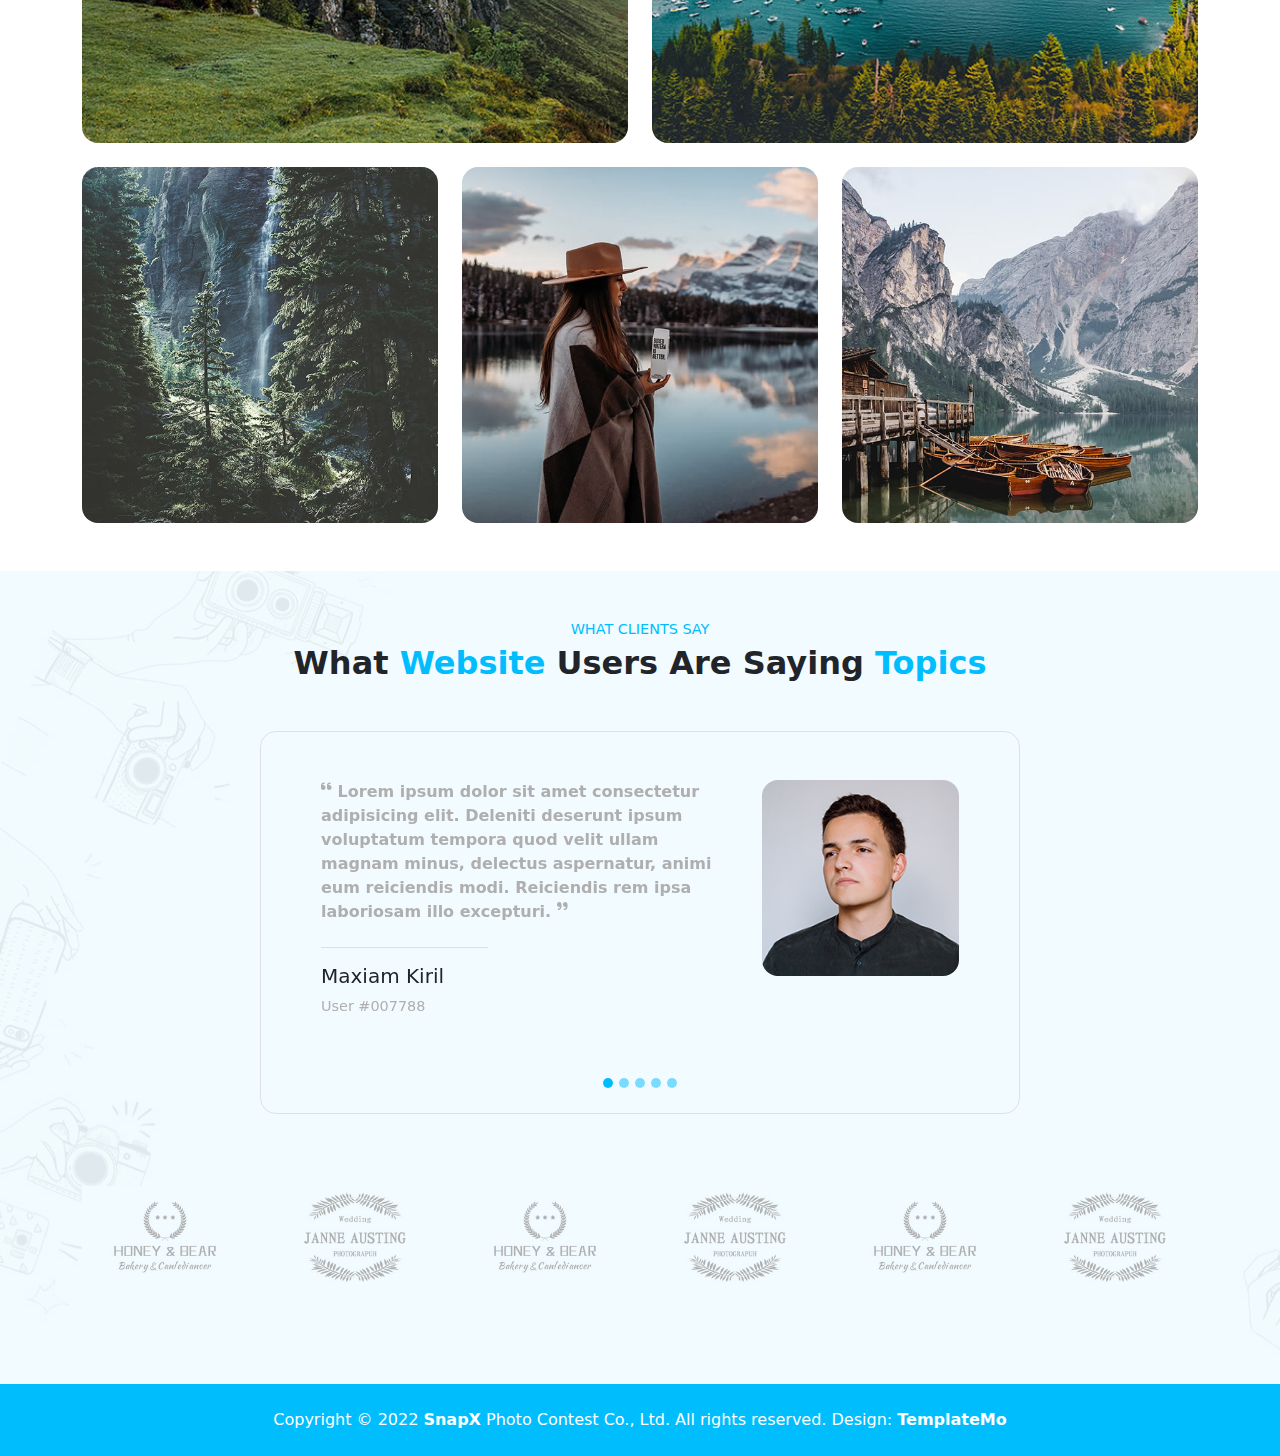
==== commit 8ee78acd: "Update categories  Banner" ====
--- a/categories.html
+++ b/categories.html
@@ -48,8 +48,8 @@
             </div>
         </nav>
 
-        <section id="categoriesBanner" class="d-flex justify-content-center align-items-center position-relative">
-            <!-- <section id="categoriesBanner" class="position-relative"> -->
+        <!-- <section id="categoriesBanner" class="d-flex justify-content-center align-items-center position-relative">
+            <section id="categoriesBanner" class="position-relative">
             <div class="container px-lg-5 text-center ">
               <div class="pt-5 pt-lg-0 position-absolute bannerWidth BannerCaption">
                 <h1 class="fw-bolder heading text-white px-lg-5 py-5 mt-5 mt-lg-0 ">Discover Most Popular Categories on <span class="text-site">Snapx</span></h1>
@@ -58,11 +58,26 @@
                 </p>
               </div>
             </div>    
+        </section> -->
+
+        <section id="categoriesBanner">
+           <div class="container">
+            <div class="row justify-content-center text-center">
+                <div class="col-10">
+                        <div>
+                            <h1 class="fw-bolder heading text-white px-lg-5 py-5 mt-5 mt-lg-0 ">Discover Most Popular Categories on <span class="text-site">Snapx</span></h1>
+                            <p class="text-white fw-light  px-4 px-lg-5 mx-lg-5 py-4 border-Banner f-p">
+                                You are allowed to freely use SnapX Photography Template for your commercial websites. You are not allowed to redistribute the template ZIP file on any other Free CSS websites.
+                            </p>
+                        </div>
+                </div>
+            </div>
+           </div>
         </section>
 
         <section class="categoriesCard position-relative">
           <div class="container">
-            <div class="row gy-4">
+            <div class="row gy-5">
                 <div class="col-sm-4 col-md-3 col-lg">
                     <div class="d-flex flex-column shadow-sm bg-white p-4 rounded-medium align-items-center">
                         <div class="mb-2 p-3 rounded otherCard"><img src="images/icon-01.png" alt="icon1"></div>
--- a/css/style.css
+++ b/css/style.css
@@ -263,7 +263,10 @@
 .contestBanner{
     background-image:url("../images/heading-bg.jpg");
     background-size: cover;
-    height: 95vh;
+
+    /* height: 95vh; */
+    padding-top:200px;
+    padding-bottom:200px;
 }
 
 
@@ -279,7 +282,7 @@
 
 
 .contestSearch{
-    top:-50px;
+    top:-70px;
 }
 
 
@@ -325,7 +328,9 @@
 #categoriesBanner{
     background-image:url("../images/heading-bg.jpg");
     background-size: cover;
-    height: 95vh;
+    /* height: 95vh; */
+    padding-top:200px;
+    padding-bottom: 200px;
 }
 
 #usersBanner{
@@ -409,9 +414,9 @@
           right:-50px;
       }
 
-      .contestBanner{
+      /* .contestBanner{
         height: 90vh;
-    }    
+    }     */
 
     .quote::after{
         left:0;
@@ -459,9 +464,9 @@
    /* home section */
 
 
-.contestBanner{
+/* .contestBanner{
     height: 80vh;
-}
+} */
 .btn-width{
     width:100%;
 }
